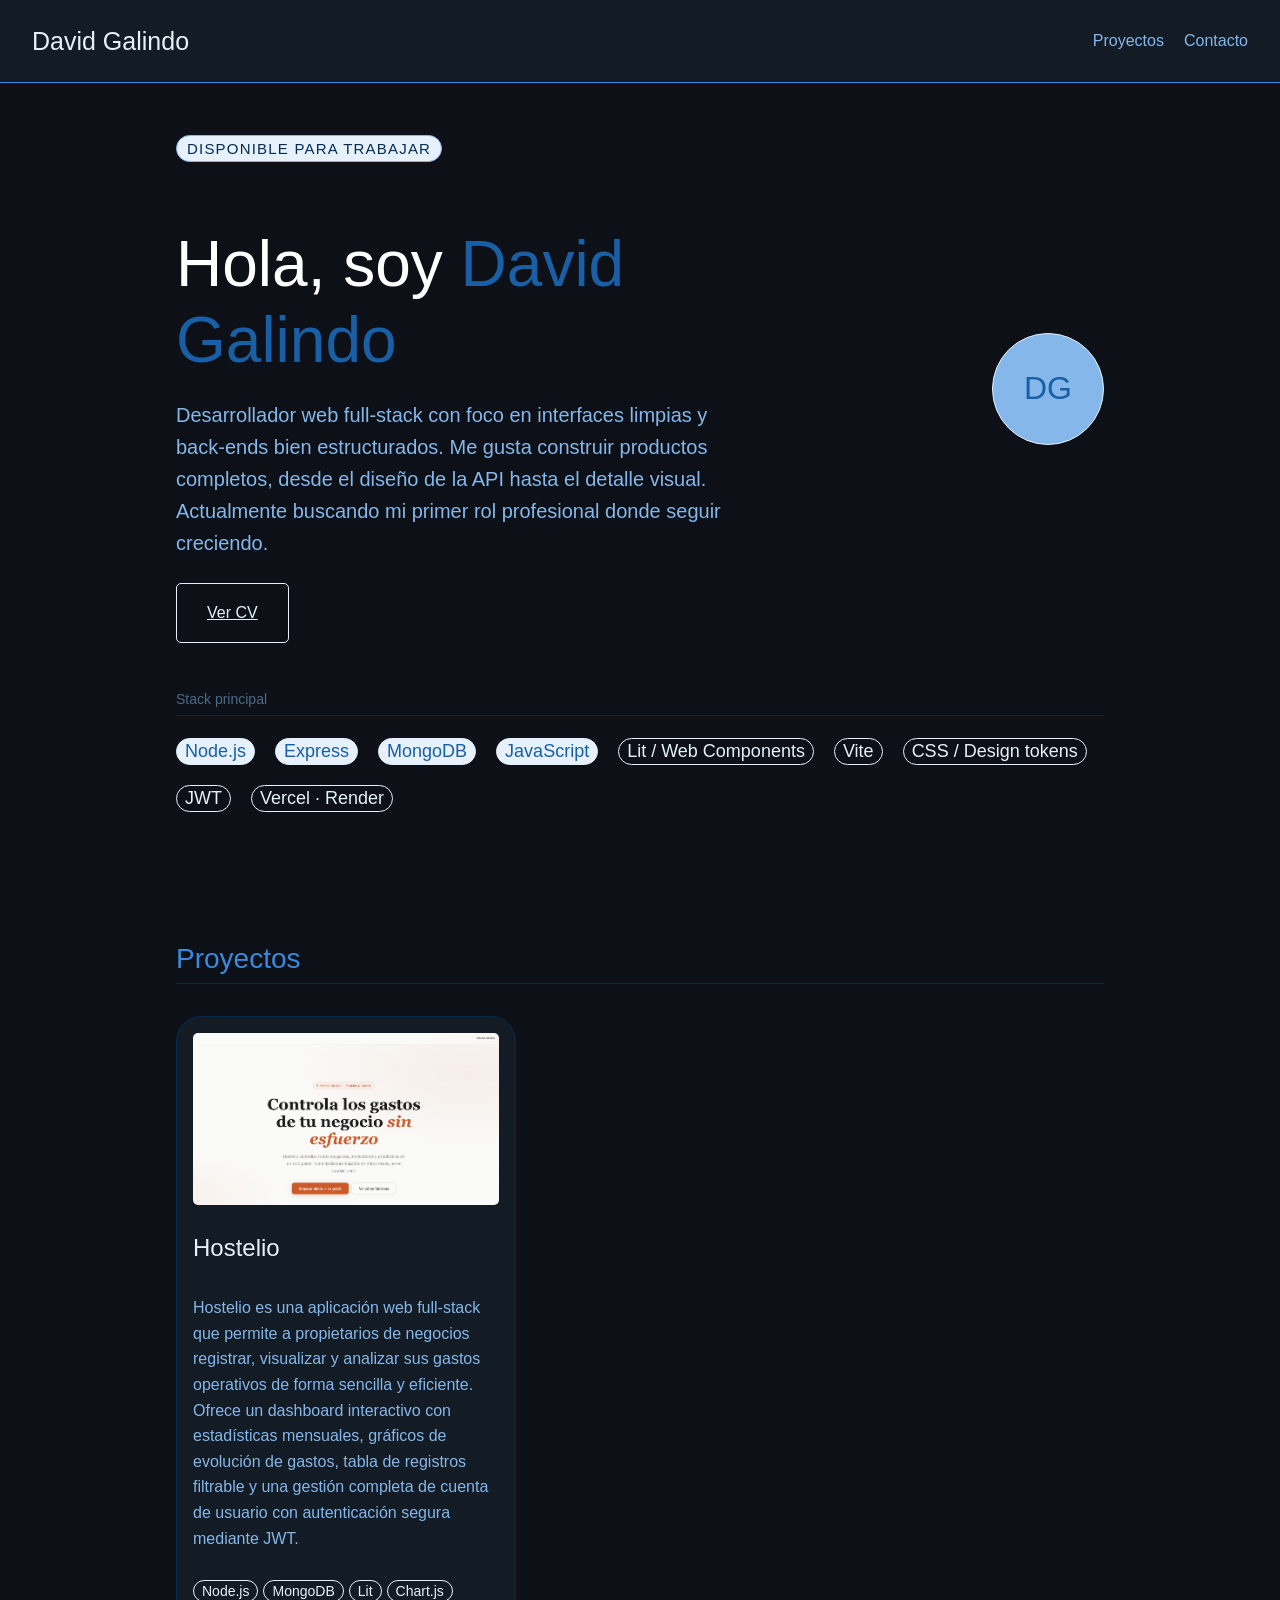
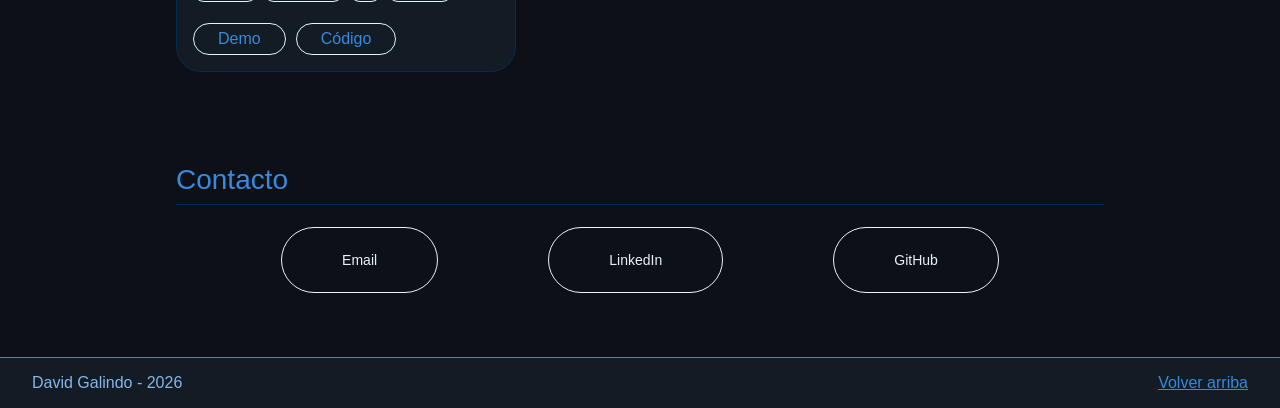
==== frontend/index.html @ efa7c25d "feat: Listo primeros retoques" ====
<!DOCTYPE html>
<html lang="es">
<head>
    <meta charset="UTF-8">
    <meta name="viewport" content="width=device-width, initial-scale=1.0">
    <title>David Galindo - Portfolio</title>
    <link rel="stylesheet" href="index.css">
    <script src="index.js"></script>
</head>
<body>
    <header>
        <span class="nav-logo">David Galindo</span>
        <nav>
            <ul class="nav-links">
                <li><a href="#projects">Proyectos</a></li>
                <li><a href="#contact">Contacto</a></li>
            </ul>
        </nav>
    </header>
    <main>
        <section class="hero" id="hero">
            <article class="hero-content">
                <span>Disponible para trabajar</span>
                <h1><span>Hola, soy </span>David Galindo</h1>
                <p>
                    Desarrollador web full-stack con foco en interfaces limpias y back-ends bien estructurados. 
                    Me gusta construir productos completos, desde el diseño de la API hasta el detalle visual. 
                    Actualmente buscando mi primer rol profesional donde seguir creciendo.
                </p>
                <div class="hero-btns">
                    <a class="btn-secondary" href="assets/David Galindo Páramo CV.pdf" target="_blank">Ver CV</a>
                </div>
            </article>
            <div class="avatar">DG</div>
            <article class="stack-chips">
                <p class="stack-label">Stack principal</p>
                <div class="stack-container">
                    <span class="chip hi">Node.js</span>
                    <span class="chip hi">Express</span>
                    <span class="chip hi">MongoDB</span>
                    <span class="chip hi">JavaScript</span>
                    <span class="chip">Lit / Web Components</span>
                    <span class="chip">Vite</span>
                    <span class="chip">CSS / Design tokens</span>
                    <span class="chip">JWT</span>
                    <span class="chip">Vercel · Render</span>
                </div>
            </article>
        </section>
        <section class="projects" id="projects">
            <p class="projects-label">Proyectos</p>
            <div class="projects-cards">
                <article class="project-card">
                    <img src="assets/hostelio.png" alt="Hostelio">
                    <h3>Hostelio</h3>
                    <p>
                        Hostelio es una aplicación web full-stack que permite a propietarios de negocios registrar, visualizar y 
                        analizar sus gastos operativos de forma sencilla y eficiente.
                        Ofrece un dashboard interactivo con estadísticas mensuales, gráficos de evolución de gastos, 
                        tabla de registros filtrable y una gestión completa de cuenta de usuario con autenticación segura mediante JWT.
                    </p>
                    <div class="project-chips">
                        <span class="project-chip">Node.js</span>
                        <span class="project-chip">MongoDB</span>
                        <span class="project-chip">Lit</span>
                        <span class="project-chip">Chart.js</span>
                    </div>
                    <div class="project-links">
                        <a class="project-link" target="_blank" href="https://hostelio-beta.vercel.app/">Demo</a>
                        <a class="project-link" target="_blank" href="https://github.com/davidglnd/Hostelio">Código</a>
                    </div>
                </article>
                <!-- <article class="project-card">
                    <img src="assets/barber.png" alt="Barber">
                    <h3>Barberia</h3>
                    <p>
                        Barberia es una aplicación web full-stack que permite a los barberos gestionar sus citas, 
                        ver el calendario de disponibilidad de los clientes y gestionar la agenda interna de la barberia.
                        Mi primer proyecto fuera del bootcamp, desarrollado con Node.js, Express, MongoDB y Lit.
                    </p>
                    <div class="project-chips">
                        <span class="project-chip">Node.js</span>
                        <span class="project-chip">MongoDB</span>
                        <span class="project-chip">Lit</span>
                    </div>
                    <div class="project-links">
                        <a class="project-link" target="_blank" href="https://barber-rivera-82.netlify.app/">Demo</a>
                        <a class="project-link" target="_blank" href="https://github.com/davidglnd/rivera-barber-82">Código</a>
                    </div>
                </article> -->
            </div>
        </section>
        <section class="contact-info" id="contact">
            <p class="contact-label">Contacto</p>
            <div class="contact-chips">
                <a class="contact-chip" href="mailto:david.galind.dgp@gmail.com">Email</a>
                <a class="contact-chip" target="_blank" href="https://www.linkedin.com/in/david-galindo-p%C3%A1ramo/">LinkedIn</a>
                <a class="contact-chip" target="_blank" href="https://github.com/davidglnd">GitHub</a>
            </div>
        </section>
    </main>
    <footer>
        <span>David Galindo - 2026</span>
        <a class="footer-scroll" href="#hero">Volver arriba</a>
    </footer>
</body>
</html>
---- frontend/index.css ----
html {
    scroll-behavior: smooth;
}
body{
    background-color: #0D1117;
    margin:0px;
    color: #85B7EB;
    font-family: 'Inter', sans-serif;
}
section {
  scroll-margin-top: var(--header-height);
}
/* Header */
header{
    position: sticky;
    top: 0;
    z-index: 10;
    display: flex;
    justify-content: space-between;
    align-items: center;
    padding: 20px;
    padding: 1rem 2rem; 
    border-bottom: 1px solid #378ADD;
    max-height: 10vh;
    background-color: #131B24;
}

.nav-logo{
    font-size: 25px;
    font-weight: 500;
    color: #E6F1FB;
}

.nav-links{
    list-style-type: none;
    display: flex;
    gap: 20px;
}

.nav-links li> a {
    color: #85B7EB;
    text-decoration: none;
}
/* Main */
main{
    padding: 20px;
    padding: 1rem 2rem; 
    margin: 0 auto;
    max-width: 80%;
}
/*Main - Hero */
.hero{
    display: flex;
    flex-wrap: wrap;
    justify-content: space-between;
    gap: 30px;
    margin: 0 auto;
    padding: 2rem 3rem;
    align-items: center;
    min-height: 80vh;
}

.hero-content{
    width: 60%;
}

.hero-content > span{
    font-size: 15px;
    font-weight: 500;
    color: #042C53;
    background-color: #E6F1FB;
    text-transform: uppercase;
    letter-spacing: 0.08em;
    border: 1px solid #85B7EB;
    padding: 4px 10px;
    border-radius: 99px;
    display: inline-block;
}

.hero-content > h1{
    font-size: 64px;
    font-weight: 500;
    line-height: 1.2;
    margin-bottom: 0.75rem;
    color: #185FA5;
}

.hero-content > h1 > span{
    color: #fff;
}

.hero-content > p{
    font-size: 20px;
    color: #85B7EB;
    line-height: 1.6;
    margin-bottom: 1.5rem;
}

.hero-btns{
    display: flex;
    gap: 10px;
}

.btn-primary{
    background-color: #E6F1FB;
    color: #185FA5;
    border: none;
    padding: 20px 30px;
    border-radius: 5px;
    font-weight: 500;
    cursor: pointer;
    transition: background-color 0.3s ease;
}

.btn-primary:hover{
    background-color: #85B7EB;
}

.btn-secondary{
    background-color: transparent;
    color: #E6F1FB;
    border: 1px solid #E6F1FB;
    padding: 20px 30px;
    border-radius: 5px;
    font-weight: 500;
    cursor: pointer;
    transition: background-color 0.3s ease;
}

.btn-secondary:hover{
    background-color: #85B7EB;
}

.avatar {
    width: 110px; 
    height: 110px; 
    border-radius: 50%; 
    background: #85B7EB ; 
    border: 0.5px solid #E6F1FB ; 
    display: flex; 
    align-items: center; 
    justify-content: center; 
    font-size: 32px; 
    font-weight: 500; 
    color: #185FA5; 
    flex-shrink: 0; 
}

/*Main - Hero -Stack*/

.stack-chips{
    display: flex;
    flex-direction: column;
    gap: 10px;
    margin-bottom: 2rem;
    align-self: flex-start;
    width: 100%;
}

.stack-label{
    font-size: 14px;
    color: #4A6A8A;
    margin-bottom: 0.75rem;
    font-weight: 500;
    border-bottom: 1px solid #042C53 ;
    padding-bottom: 0.5rem;
}
.stack-container{
    display: flex;
    flex-wrap: wrap;
    gap: 20px;
}
.chip{
    font-size: 18px;
    padding: 2px 8px;
    border-radius: 99px;
    border: 0.5px solid #E6F1FB;
    color: #E6F1FB;
}

.hi{
    background-color: #E6F1FB;
    color: #185FA5;
}

/*Main - Projects*/

.projects{
    display: flex;
    flex-direction: column;
    gap: 20px;
    margin: 0 auto;
    padding: 2rem 3rem;
}

.projects-label{
    font-size: 28px;
    color: #378ADD;
    margin-bottom: 0.75rem;
    font-weight: 500;
    border-bottom: 1px solid #042C53 ;
    padding-bottom: 0.5rem;
}

.projects-cards{
    display: flex;
    flex-wrap: wrap;
    gap: 20px;
}

.project-card{
    background-color: #131B24;
    border: 1px solid #042C53;
    border-radius: 25px;
    padding: 1rem;
    width: 33%;
    max-width: 600px;
    display: flex;
    flex-direction: column;
    gap: 5px;
}

.project-card > img {
    width: 100%;
    aspect-ratio: 16 / 9;
    object-fit: cover;
    object-position: top;
    display: block;
    border-radius: 5px;
}

.project-card > h3{
    font-size: 24px;
    color: #E6F1FB;
    margin-bottom: 0.75rem;
    font-weight: 500;
}

.project-card > p{
    font-size: 16px;
    color: #85B7EB;
    line-height: 1.6;
    margin-bottom: 1.5rem;
    flex-grow: 1;
}

.project-chips{
    display: flex;
    flex-wrap: wrap;
    gap: 5px;
    margin-bottom: 1rem;
}

.project-chip{
    font-size: 14px;
    padding: 2px 8px;
    border-radius: 99px;
    border: 0.5px solid #E6F1FB;
    color: #E6F1FB;
}

.project-links{
    display: flex;
    gap: 10px;
}

.project-link{
    font-size: 16px;
    color: #378ADD;
    text-decoration: none;
    display: flex;
    align-items: center;
    border: 0.5px solid #E6F1FB;
    border-radius: 99px;
    padding: 6px 24px;
    gap: 3px;
}

.project-link:hover{
    background-color: #85B7EB;
    color: #131B24;
}

/*Main - Contact*/

.contact-info{
    display: flex;
    flex-direction: column;
    gap: 10px;
    align-self: flex-start;
    margin: 0 auto;
    padding: 2rem 3rem;
}

.contact-label{
    font-size: 28px;
    color: #378ADD;
    margin-bottom: 0.75rem;
    font-weight: 500;
    border-bottom: 1px solid #042C53 ;
    padding-bottom: 0.5rem;
}

.contact-chips{
    display: flex;
    flex-wrap: wrap;
    justify-content: space-evenly;
    gap: 5px;
    margin-bottom: 1rem;
}

.contact-chip{
    font-size: 14px;
    padding: 24px 60px;
    border-radius: 99px;
    border: 0.5px solid #E6F1FB;
    color: #E6F1FB;
    text-decoration: none;
} 

.contact-chip:hover{
    background-color: #85B7EB;
    color: #131B24;
    cursor: pointer;
}

/*Footer*/

footer{
    display: flex;
    justify-content: space-between;
    align-items: center;
    padding: 20px;
    padding: 1rem 2rem; 
    border-top: 1px solid #378ADD;
    max-height: 10vh;
    background-color: #131B24;
}

.footer-scroll{
    color: #378ADD;
    cursor: pointer;
    font-weight: 500;
}
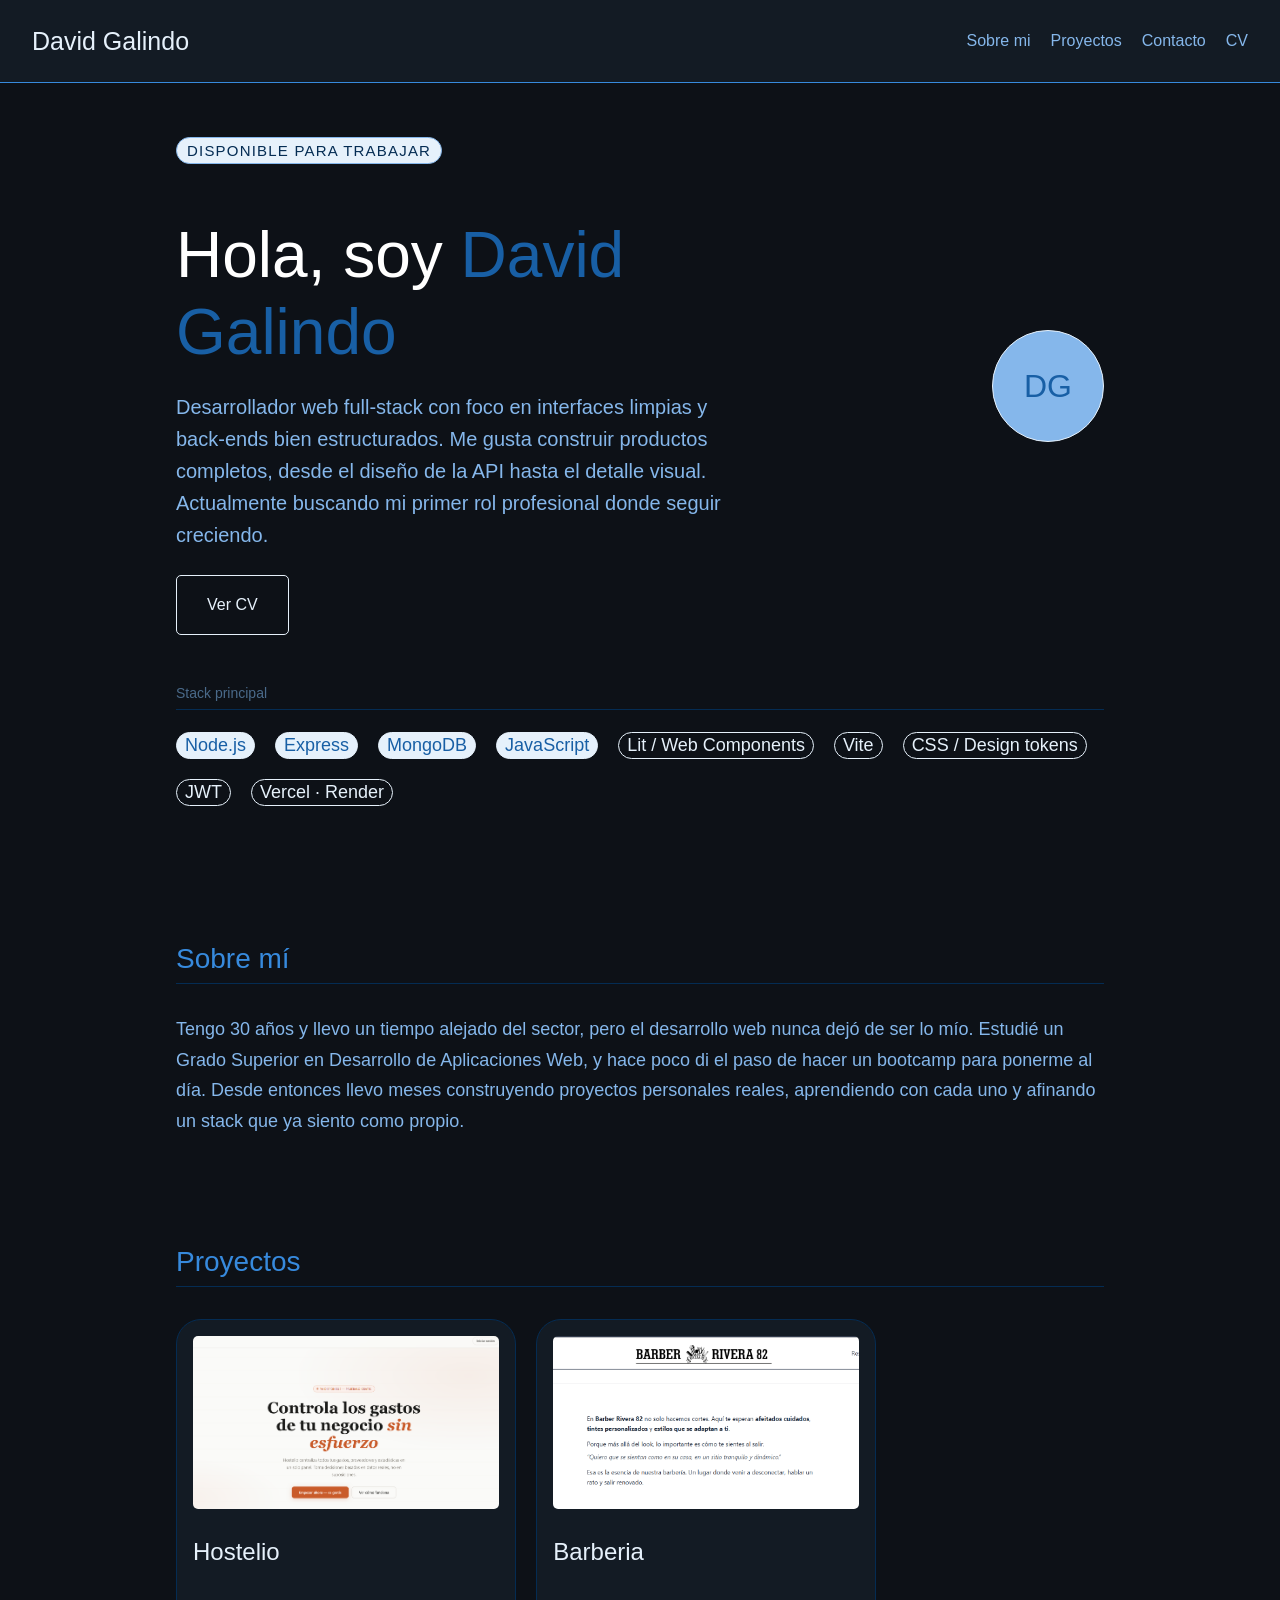
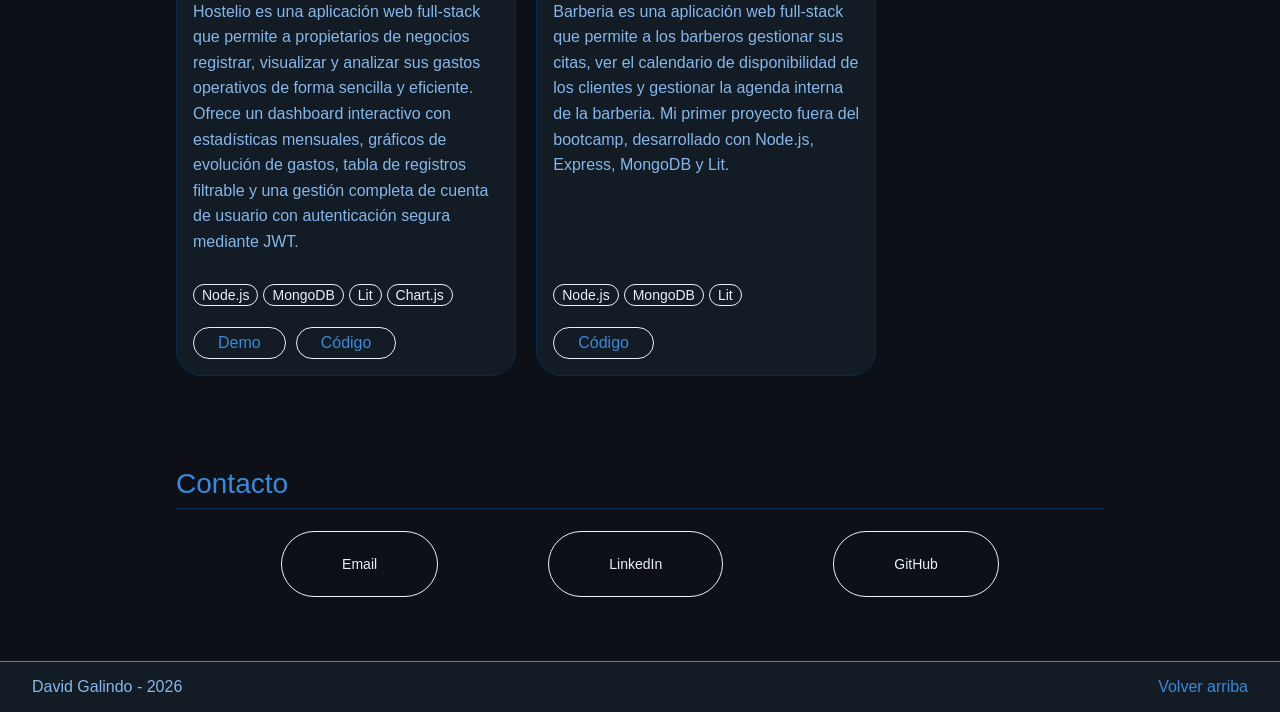
==== commit 613dc1b0: "Ready" ====
--- a/frontend/index.html
+++ b/frontend/index.html
@@ -5,21 +5,23 @@
     <meta name="viewport" content="width=device-width, initial-scale=1.0">
     <title>David Galindo - Portfolio</title>
     <link rel="stylesheet" href="index.css">
-    <script src="index.js"></script>
+    <script src="index.js" defer></script>
 </head>
 <body>
     <header>
         <span class="nav-logo">David Galindo</span>
         <nav>
             <ul class="nav-links">
+                <li><a href="#about">Sobre mi</a></li>
                 <li><a href="#projects">Proyectos</a></li>
                 <li><a href="#contact">Contacto</a></li>
+                <li><a href="assets/David Galindo Páramo CV.pdf" target="_blank">CV</a></li>
             </ul>
         </nav>
     </header>
     <main>
         <section class="hero" id="hero">
-            <article class="hero-content">
+            <div class="hero-content">
                 <span>Disponible para trabajar</span>
                 <h1><span>Hola, soy </span>David Galindo</h1>
                 <p>
@@ -30,7 +32,7 @@
                 <div class="hero-btns">
                     <a class="btn-secondary" href="assets/David Galindo Páramo CV.pdf" target="_blank">Ver CV</a>
                 </div>
-            </article>
+            </div>
             <div class="avatar">DG</div>
             <article class="stack-chips">
                 <p class="stack-label">Stack principal</p>
@@ -46,6 +48,14 @@
                     <span class="chip">Vercel · Render</span>
                 </div>
             </article>
+        </section>
+        <section class="about-me" id="about">
+            <p class="about-me-label">Sobre mí</p>
+            <p class="about-me-content">
+                Tengo 30 años y llevo un tiempo alejado del sector, pero el desarrollo web nunca dejó de ser lo mío. 
+                Estudié un Grado Superior en Desarrollo de Aplicaciones Web, y hace poco di el paso de hacer un bootcamp para ponerme al día. 
+                Desde entonces llevo meses construyendo proyectos personales reales, aprendiendo con cada uno y afinando un stack que ya siento como propio.
+            </p>
         </section>
         <section class="projects" id="projects">
             <p class="projects-label">Proyectos</p>
@@ -70,7 +80,7 @@
                         <a class="project-link" target="_blank" href="https://github.com/davidglnd/Hostelio">Código</a>
                     </div>
                 </article>
-                <!-- <article class="project-card">
+                <article class="project-card">
                     <img src="assets/barber.png" alt="Barber">
                     <h3>Barberia</h3>
                     <p>
@@ -84,10 +94,9 @@
                         <span class="project-chip">Lit</span>
                     </div>
                     <div class="project-links">
-                        <a class="project-link" target="_blank" href="https://barber-rivera-82.netlify.app/">Demo</a>
                         <a class="project-link" target="_blank" href="https://github.com/davidglnd/rivera-barber-82">Código</a>
                     </div>
-                </article> -->
+                </article>
             </div>
         </section>
         <section class="contact-info" id="contact">
--- a/frontend/index.css
+++ b/frontend/index.css
@@ -18,8 +18,7 @@
     display: flex;
     justify-content: space-between;
     align-items: center;
-    padding: 20px;
-    padding: 1rem 2rem; 
+    padding: 1rem 2rem;
     border-bottom: 1px solid #378ADD;
     max-height: 10vh;
     background-color: #131B24;
@@ -37,14 +36,13 @@
     gap: 20px;
 }
 
-.nav-links li> a {
+.nav-links li > a {
     color: #85B7EB;
     text-decoration: none;
 }
 /* Main */
 main{
-    padding: 20px;
-    padding: 1rem 2rem; 
+    padding: 1rem 2rem;
     margin: 0 auto;
     max-width: 80%;
 }
@@ -109,6 +107,7 @@
     border-radius: 5px;
     font-weight: 500;
     cursor: pointer;
+    text-decoration: none;
     transition: background-color 0.3s ease;
 }
 
@@ -124,6 +123,7 @@
     border-radius: 5px;
     font-weight: 500;
     cursor: pointer;
+    text-decoration: none;
     transition: background-color 0.3s ease;
 }
 
@@ -135,8 +135,8 @@
     width: 110px; 
     height: 110px; 
     border-radius: 50%; 
-    background: #85B7EB ; 
-    border: 0.5px solid #E6F1FB ; 
+    background: #85B7EB; 
+    border: 0.5px solid #E6F1FB; 
     display: flex; 
     align-items: center; 
     justify-content: center; 
@@ -146,7 +146,7 @@
     flex-shrink: 0; 
 }
 
-/*Main - Hero -Stack*/
+/*Main - Hero - Stack*/
 
 .stack-chips{
     display: flex;
@@ -162,7 +162,7 @@
     color: #4A6A8A;
     margin-bottom: 0.75rem;
     font-weight: 500;
-    border-bottom: 1px solid #042C53 ;
+    border-bottom: 1px solid #042C53;
     padding-bottom: 0.5rem;
 }
 .stack-container{
@@ -183,6 +183,29 @@
     color: #185FA5;
 }
 
+/*Main - About */
+.about-me{
+    display: flex;
+    flex-direction: column;
+    margin: 0 auto;
+    padding: 2rem 3rem;
+}
+
+.about-me-label{
+    font-size: 28px;
+    color: #378ADD;
+    margin-bottom: 0.75rem;
+    font-weight: 500;
+    border-bottom: 1px solid #042C53;
+    padding-bottom: 0.5rem;
+}
+
+.about-me-content{
+    font-size: 18px;
+    color: #85B7EB;
+    line-height: 1.7;
+}
+
 /*Main - Projects*/
 
 .projects{
@@ -198,7 +221,7 @@
     color: #378ADD;
     margin-bottom: 0.75rem;
     font-weight: 500;
-    border-bottom: 1px solid #042C53 ;
+    border-bottom: 1px solid #042C53;
     padding-bottom: 0.5rem;
 }
 
@@ -297,7 +320,7 @@
     color: #378ADD;
     margin-bottom: 0.75rem;
     font-weight: 500;
-    border-bottom: 1px solid #042C53 ;
+    border-bottom: 1px solid #042C53;
     padding-bottom: 0.5rem;
 }
 
@@ -330,8 +353,7 @@
     display: flex;
     justify-content: space-between;
     align-items: center;
-    padding: 20px;
-    padding: 1rem 2rem; 
+    padding: 1rem 2rem;
     border-top: 1px solid #378ADD;
     max-height: 10vh;
     background-color: #131B24;
@@ -341,4 +363,5 @@
     color: #378ADD;
     cursor: pointer;
     font-weight: 500;
-}+    text-decoration: none;
+}
